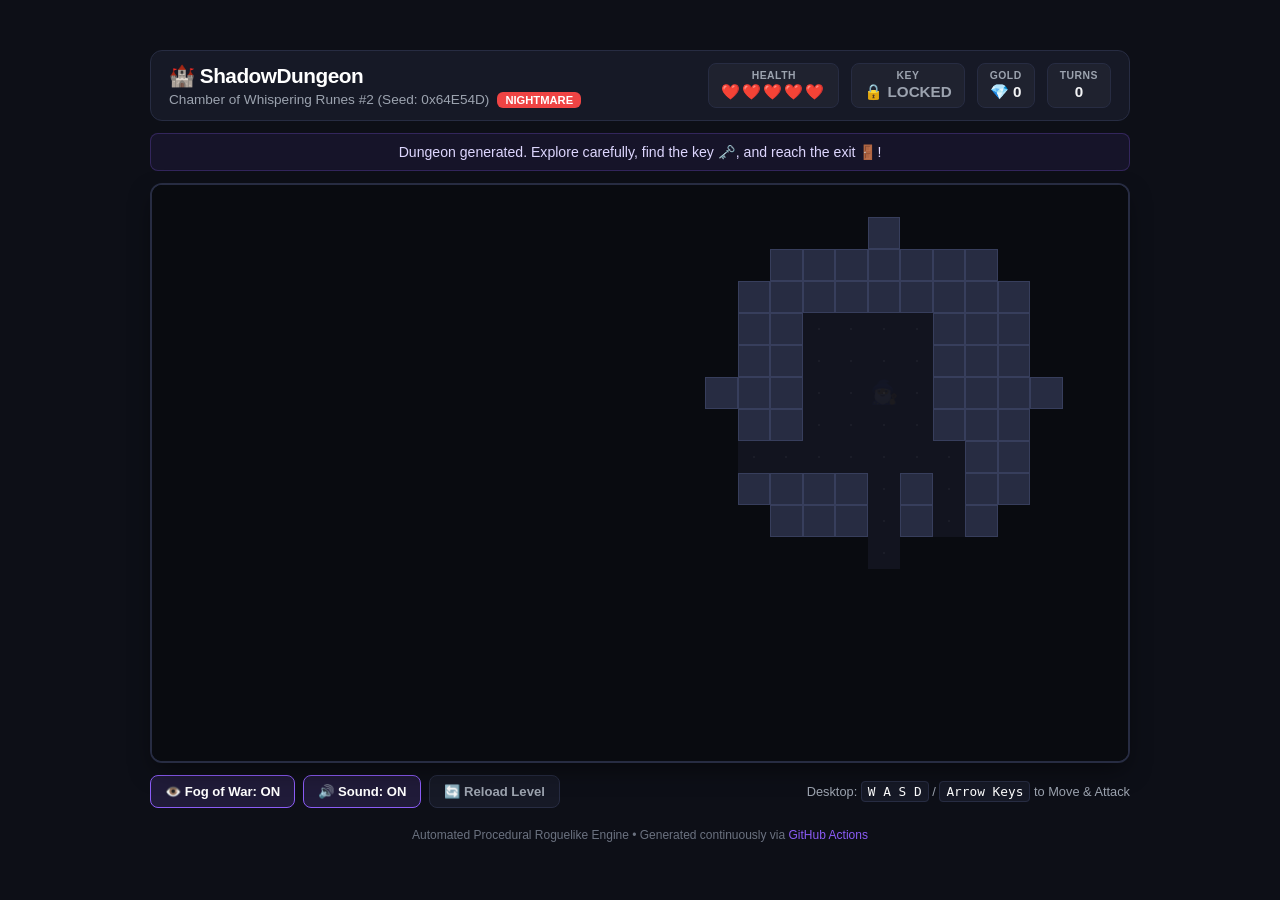
==== web/index.html @ 5b4f24ca "feat: launch procedural dungeon crawler web edition and continuous generator" ====
<!DOCTYPE html>
<html lang="en">
<head>
  <meta charset="UTF-8">
  <meta name="viewport" content="width=device-width, initial-scale=1.0, maximum-scale=1.0, user-scalable=no">
  <title>🏰 ShadowDungeon — Procedural Web Roguelike</title>
  <link rel="stylesheet" href="style.css">
  <link rel="icon" href="data:image/svg+xml,<svg xmlns=%22http://www.w3.org/2000/svg%22 viewBox=%220 0 100 100%22><text y=%22.9em%22 font-size=%2290%22>🏰</text></svg>">
</head>
<body>
  <div class="game-wrapper">
    <!-- Top HUD Header -->
    <header class="hud-header">
      <div class="hud-left">
        <h1 class="game-title">🏰 ShadowDungeon</h1>
        <div class="level-meta">
          <span id="level-title">Loading dungeon...</span>
          <span id="diff-badge" class="badge">HARD</span>
        </div>
      </div>
      <div class="hud-right">
        <div class="stat-box">
          <span class="stat-label">HEALTH</span>
          <span id="hp-display" class="stat-val hp-val">❤️❤️❤️❤️❤️</span>
        </div>
        <div class="stat-box">
          <span class="stat-label">KEY</span>
          <span id="key-display" class="stat-val">🔒 LOCKED</span>
        </div>
        <div class="stat-box">
          <span class="stat-label">GOLD</span>
          <span id="gold-display" class="stat-val">💎 0</span>
        </div>
        <div class="stat-box">
          <span class="stat-label">TURNS</span>
          <span id="turns-display" class="stat-val">0</span>
        </div>
      </div>
    </header>

    <!-- Combat & Action Log -->
    <div id="game-log" class="game-log">
      Dungeon entered. Explore the rooms, find the key 🗝️, and escape through the exit 🚪!
    </div>

    <!-- Main Canvas Viewport -->
    <div class="canvas-container">
      <canvas id="dungeonCanvas" width="960" height="576"></canvas>

      <!-- Overlay for Game Over & Victory -->
      <div id="overlay" class="overlay hidden">
        <div class="overlay-card">
          <h2 id="overlay-title">VICTORY!</h2>
          <p id="overlay-msg">You unlocked the exit door and escaped the dungeon!</p>
          <div class="overlay-stats">
            <p>Total Turns: <strong id="overlay-turns">0</strong></p>
            <p>Gold Looted: <strong id="overlay-gold">0</strong></p>
          </div>
          <button id="btn-restart" class="btn-action">Play Again</button>
        </div>
      </div>
    </div>

    <!-- Bottom Controls & Settings -->
    <div class="controls-toolbar">
      <div class="settings-group">
        <button id="btn-fog" class="btn-tool active">👁️ Fog of War: ON</button>
        <button id="btn-sound" class="btn-tool active">🔊 Sound: ON</button>
        <button id="btn-reload" class="btn-tool">🔄 Reload Level</button>
      </div>

      <div class="shortcuts-legend">
        <span>Desktop: <code>W A S D</code> / <code>Arrow Keys</code> to Move & Attack</span>
      </div>
    </div>

    <!-- Mobile Virtual Touch D-Pad -->
    <div class="mobile-dpad">
      <div class="dpad-row">
        <button class="dpad-btn" data-dir="up">⬆️</button>
      </div>
      <div class="dpad-row">
        <button class="dpad-btn" data-dir="left">⬅️</button>
        <button class="dpad-btn" data-dir="wait">🛡️</button>
        <button class="dpad-btn" data-dir="right">➡️</button>
      </div>
      <div class="dpad-row">
        <button class="dpad-btn" data-dir="down">⬇️</button>
      </div>
    </div>

    <!-- Footer -->
    <footer class="game-footer">
      <p>Automated Procedural Roguelike Engine • Generated continuously via <a href="https://github.com/abushaidislam/daily-dev-journal" target="_blank">GitHub Actions</a></p>
    </footer>
  </div>

  <script src="game.js"></script>
</body>
</html>
---- web/style.css ----
:root {
  --bg-primary: #0d0f17;
  --bg-card: #161926;
  --border-color: #272c42;
  --accent-purple: #8b5cf6;
  --accent-gold: #fbbf24;
  --accent-green: #10b981;
  --accent-red: #ef4444;
  --text-main: #f3f4f6;
  --text-muted: #9ca3af;
}

* {
  box-sizing: border-box;
  margin: 0;
  padding: 0;
  user-select: none;
  -webkit-user-select: none;
}

body {
  background-color: var(--bg-primary);
  color: var(--text-main);
  font-family: -apple-system, BlinkMacSystemFont, "Segoe UI", Roboto, Helvetica, Arial, sans-serif;
  display: flex;
  justify-content: center;
  align-items: center;
  min-height: 100vh;
  padding: 10px;
}

.game-wrapper {
  width: 100%;
  max-width: 980px;
  display: flex;
  flex-direction: column;
  gap: 12px;
}

/* Header HUD */
.hud-header {
  background: var(--bg-card);
  border: 1px solid var(--border-color);
  border-radius: 12px;
  padding: 12px 18px;
  display: flex;
  justify-content: space-between;
  align-items: center;
  flex-wrap: wrap;
  gap: 10px;
}

.game-title {
  font-size: 1.3rem;
  font-weight: 800;
  letter-spacing: -0.5px;
  color: #fff;
}

.level-meta {
  display: flex;
  align-items: center;
  gap: 8px;
  margin-top: 4px;
}

#level-title {
  font-size: 0.85rem;
  color: var(--text-muted);
}

.badge {
  font-size: 0.7rem;
  font-weight: 700;
  padding: 2px 8px;
  border-radius: 6px;
  text-transform: uppercase;
  background: var(--accent-red);
  color: #fff;
}
.badge.medium { background: var(--accent-gold); color: #000; }
.badge.hard { background: #f97316; color: #fff; }
.badge.nightmare { background: var(--accent-red); color: #fff; }

.hud-right {
  display: flex;
  gap: 12px;
  flex-wrap: wrap;
}

.stat-box {
  background: rgba(255, 255, 255, 0.04);
  border: 1px solid var(--border-color);
  padding: 6px 12px;
  border-radius: 8px;
  display: flex;
  flex-direction: column;
  align-items: center;
}

.stat-label {
  font-size: 0.65rem;
  font-weight: 700;
  color: var(--text-muted);
  letter-spacing: 0.5px;
}

.stat-val {
  font-size: 0.95rem;
  font-weight: 700;
  margin-top: 2px;
}

.hp-val {
  letter-spacing: 2px;
}

/* Game Log */
.game-log {
  background: rgba(139, 92, 246, 0.08);
  border: 1px solid rgba(139, 92, 246, 0.25);
  color: #ddd6fe;
  padding: 8px 16px;
  border-radius: 8px;
  font-size: 0.88rem;
  text-align: center;
  min-height: 38px;
  display: flex;
  align-items: center;
  justify-content: center;
  transition: all 0.2s ease;
}

/* Canvas Viewport */
.canvas-container {
  position: relative;
  width: 100%;
  aspect-ratio: 30 / 18;
  max-height: 580px;
  background: #000;
  border: 2px solid var(--border-color);
  border-radius: 12px;
  overflow: hidden;
  box-shadow: 0 10px 25px -5px rgba(0, 0, 0, 0.5);
}

canvas {
  width: 100%;
  height: 100%;
  display: block;
  image-rendering: pixelated;
}

/* Overlays */
.overlay {
  position: absolute;
  inset: 0;
  background: rgba(5, 7, 12, 0.85);
  backdrop-filter: blur(4px);
  display: flex;
  justify-content: center;
  align-items: center;
  z-index: 50;
  transition: opacity 0.3s ease;
}

.overlay.hidden {
  display: none;
}

.overlay-card {
  background: var(--bg-card);
  border: 2px solid var(--border-color);
  border-radius: 16px;
  padding: 30px;
  text-align: center;
  max-width: 400px;
  width: 90%;
  box-shadow: 0 20px 40px rgba(0, 0, 0, 0.6);
}

#overlay-title {
  font-size: 2rem;
  margin-bottom: 8px;
  font-weight: 900;
}

.victory #overlay-title { color: var(--accent-green); }
.gameover #overlay-title { color: var(--accent-red); }

#overlay-msg {
  color: var(--text-muted);
  font-size: 0.95rem;
  margin-bottom: 16px;
}

.overlay-stats {
  background: rgba(255, 255, 255, 0.05);
  padding: 10px;
  border-radius: 8px;
  margin-bottom: 20px;
  display: flex;
  justify-content: space-around;
  font-size: 0.9rem;
}

.btn-action {
  background: var(--accent-purple);
  color: #fff;
  border: none;
  padding: 12px 28px;
  font-size: 1rem;
  font-weight: 700;
  border-radius: 8px;
  cursor: pointer;
  transition: transform 0.1s, background 0.2s;
}

.btn-action:hover {
  background: #7c3aed;
  transform: scale(1.03);
}

/* Toolbar & Settings */
.controls-toolbar {
  display: flex;
  justify-content: space-between;
  align-items: center;
  flex-wrap: wrap;
  gap: 10px;
}

.settings-group {
  display: flex;
  gap: 8px;
}

.btn-tool {
  background: var(--bg-card);
  border: 1px solid var(--border-color);
  color: var(--text-muted);
  padding: 8px 14px;
  border-radius: 8px;
  font-size: 0.82rem;
  font-weight: 600;
  cursor: pointer;
  transition: all 0.15s ease;
}

.btn-tool:hover {
  color: #fff;
  border-color: var(--accent-purple);
}

.btn-tool.active {
  color: #fff;
  border-color: var(--accent-purple);
  background: rgba(139, 92, 246, 0.15);
}

.shortcuts-legend {
  font-size: 0.8rem;
  color: var(--text-muted);
}

.shortcuts-legend code {
  background: var(--bg-card);
  border: 1px solid var(--border-color);
  padding: 2px 6px;
  border-radius: 4px;
  color: #fff;
}

/* Mobile D-Pad */
.mobile-dpad {
  display: none;
  flex-direction: column;
  align-items: center;
  gap: 8px;
  margin: 10px auto;
}

.dpad-row {
  display: flex;
  gap: 8px;
}

.dpad-btn {
  width: 58px;
  height: 58px;
  border-radius: 12px;
  background: var(--bg-card);
  border: 2px solid var(--border-color);
  font-size: 1.5rem;
  display: flex;
  justify-content: center;
  align-items: center;
  cursor: pointer;
  touch-action: manipulation;
}

.dpad-btn:active {
  background: var(--accent-purple);
  border-color: #fff;
}

@media (max-width: 768px) {
  .mobile-dpad {
    display: flex;
  }
  .shortcuts-legend {
    display: none;
  }
}

/* Footer */
.game-footer {
  text-align: center;
  font-size: 0.75rem;
  color: #6b7280;
  padding: 8px 0;
}

.game-footer a {
  color: var(--accent-purple);
  text-decoration: none;
}
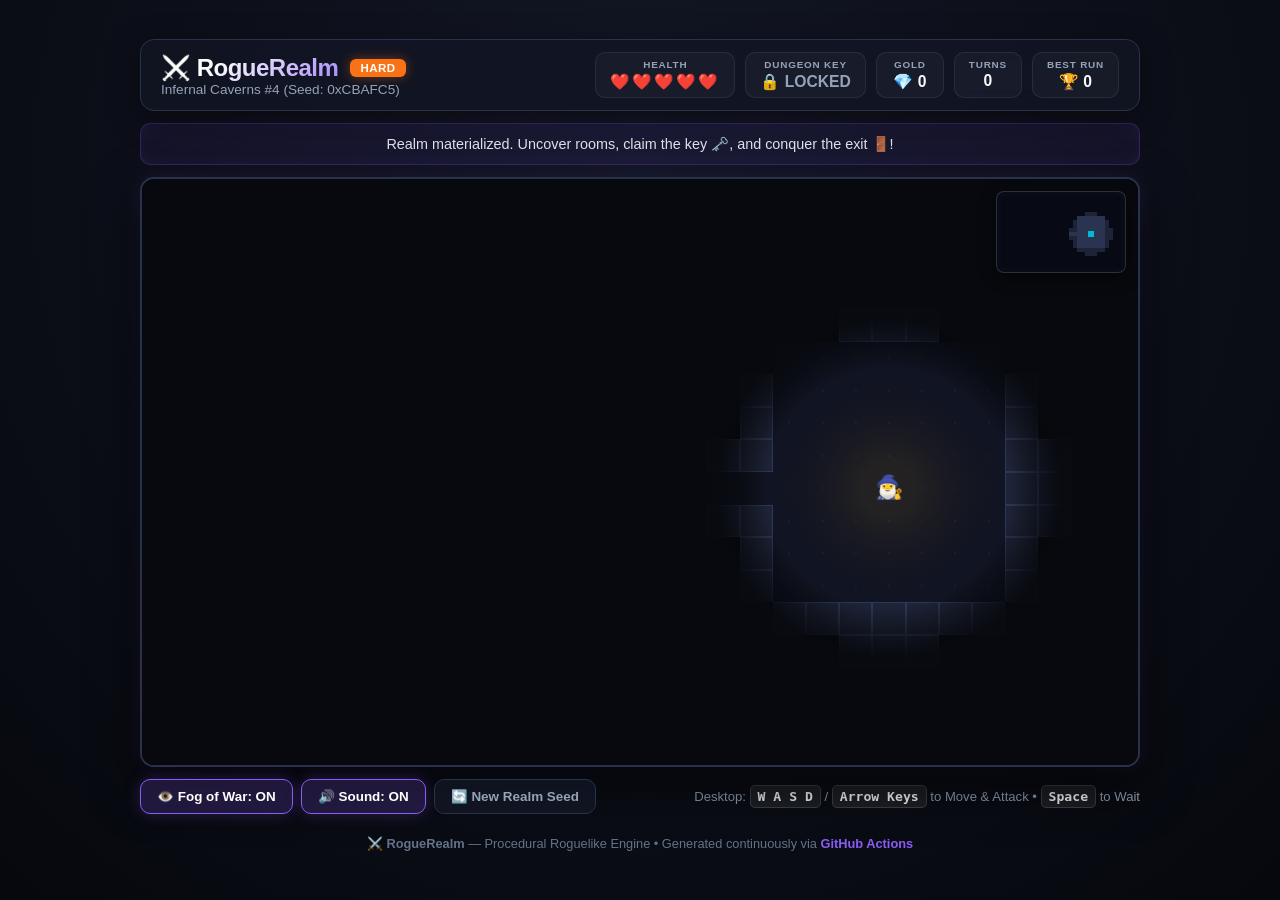
==== commit b3d75a6a: "feat: complete RogueRealm polished redesign with dynamic torchlight and particles" ====
--- a/web/index.html
+++ b/web/index.html
@@ -3,19 +3,21 @@
 <head>
   <meta charset="UTF-8">
   <meta name="viewport" content="width=device-width, initial-scale=1.0, maximum-scale=1.0, user-scalable=no">
-  <title>🏰 ShadowDungeon — Procedural Web Roguelike</title>
+  <title>⚔️ RogueRealm — Procedural Roguelike Web Edition</title>
   <link rel="stylesheet" href="style.css">
-  <link rel="icon" href="data:image/svg+xml,<svg xmlns=%22http://www.w3.org/2000/svg%22 viewBox=%220 0 100 100%22><text y=%22.9em%22 font-size=%2290%22>🏰</text></svg>">
+  <link rel="icon" href="data:image/svg+xml,<svg xmlns=%22http://www.w3.org/2000/svg%22 viewBox=%220 0 100 100%22><text y=%22.9em%22 font-size=%2290%22>⚔️</text></svg>">
 </head>
 <body>
   <div class="game-wrapper">
     <!-- Top HUD Header -->
     <header class="hud-header">
       <div class="hud-left">
-        <h1 class="game-title">🏰 ShadowDungeon</h1>
+        <div class="game-title-group">
+          <h1 class="game-title">⚔️ RogueRealm</h1>
+          <span id="diff-badge" class="badge">HARD</span>
+        </div>
         <div class="level-meta">
-          <span id="level-title">Loading dungeon...</span>
-          <span id="diff-badge" class="badge">HARD</span>
+          <span id="level-title">Generating procedural realm...</span>
         </div>
       </div>
       <div class="hud-right">
@@ -24,7 +26,7 @@
           <span id="hp-display" class="stat-val hp-val">❤️❤️❤️❤️❤️</span>
         </div>
         <div class="stat-box">
-          <span class="stat-label">KEY</span>
+          <span class="stat-label">DUNGEON KEY</span>
           <span id="key-display" class="stat-val">🔒 LOCKED</span>
         </div>
         <div class="stat-box">
@@ -35,28 +37,37 @@
           <span class="stat-label">TURNS</span>
           <span id="turns-display" class="stat-val">0</span>
         </div>
+        <div class="stat-box">
+          <span class="stat-label">BEST RUN</span>
+          <span id="best-score" class="stat-val">🏆 0</span>
+        </div>
       </div>
     </header>
 
     <!-- Combat & Action Log -->
     <div id="game-log" class="game-log">
-      Dungeon entered. Explore the rooms, find the key 🗝️, and escape through the exit 🚪!
+      Realm materialized. Uncover the rooms, slay monsters, claim the key 🗝️, and reach the exit gate 🚪!
     </div>
 
     <!-- Main Canvas Viewport -->
     <div class="canvas-container">
       <canvas id="dungeonCanvas" width="960" height="576"></canvas>
 
+      <!-- Mini-Map Radar -->
+      <div class="minimap-wrapper">
+        <canvas id="minimapCanvas" width="120" height="72"></canvas>
+      </div>
+
       <!-- Overlay for Game Over & Victory -->
       <div id="overlay" class="overlay hidden">
         <div class="overlay-card">
           <h2 id="overlay-title">VICTORY!</h2>
-          <p id="overlay-msg">You unlocked the exit door and escaped the dungeon!</p>
+          <p id="overlay-msg">You unlocked the exit gate and conquered this procedural realm!</p>
           <div class="overlay-stats">
-            <p>Total Turns: <strong id="overlay-turns">0</strong></p>
+            <p>Turns Taken: <strong id="overlay-turns">0</strong></p>
             <p>Gold Looted: <strong id="overlay-gold">0</strong></p>
           </div>
-          <button id="btn-restart" class="btn-action">Play Again</button>
+          <button id="btn-restart" class="btn-action">Descend to Next Realm</button>
         </div>
       </div>
     </div>
@@ -66,11 +77,11 @@
       <div class="settings-group">
         <button id="btn-fog" class="btn-tool active">👁️ Fog of War: ON</button>
         <button id="btn-sound" class="btn-tool active">🔊 Sound: ON</button>
-        <button id="btn-reload" class="btn-tool">🔄 Reload Level</button>
+        <button id="btn-reload" class="btn-tool">🔄 New Realm Seed</button>
       </div>
 
       <div class="shortcuts-legend">
-        <span>Desktop: <code>W A S D</code> / <code>Arrow Keys</code> to Move & Attack</span>
+        <span>Desktop: <code>W A S D</code> / <code>Arrow Keys</code> to Move & Attack • <code>Space</code> to Wait</span>
       </div>
     </div>
 
@@ -91,7 +102,7 @@
 
     <!-- Footer -->
     <footer class="game-footer">
-      <p>Automated Procedural Roguelike Engine • Generated continuously via <a href="https://github.com/abushaidislam/daily-dev-journal" target="_blank">GitHub Actions</a></p>
+      <p>⚔️ <strong>RogueRealm</strong> — Procedural Roguelike Engine • Generated continuously via <a href="https://github.com/abushaidislam/roguerealm" target="_blank">GitHub Actions</a></p>
     </footer>
   </div>
 
--- a/web/style.css
+++ b/web/style.css
@@ -1,13 +1,15 @@
 :root {
-  --bg-primary: #0d0f17;
-  --bg-card: #161926;
-  --border-color: #272c42;
+  --bg-primary: #07090e;
+  --bg-card: rgba(18, 22, 36, 0.85);
+  --border-color: #2a314d;
+  --border-glow: rgba(139, 92, 246, 0.4);
   --accent-purple: #8b5cf6;
   --accent-gold: #fbbf24;
   --accent-green: #10b981;
-  --accent-red: #ef4444;
-  --text-main: #f3f4f6;
-  --text-muted: #9ca3af;
+  --accent-red: #f43f5e;
+  --accent-cyan: #06b6d4;
+  --text-main: #f8fafc;
+  --text-muted: #94a3b8;
 }
 
 * {
@@ -19,95 +21,109 @@
 }
 
 body {
-  background-color: var(--bg-primary);
+  background: radial-gradient(circle at 50% 20%, #131726 0%, #06080d 100%);
   color: var(--text-main);
-  font-family: -apple-system, BlinkMacSystemFont, "Segoe UI", Roboto, Helvetica, Arial, sans-serif;
+  font-family: -apple-system, BlinkMacSystemFont, "Segoe UI", Roboto, "Inter", sans-serif;
   display: flex;
   justify-content: center;
   align-items: center;
   min-height: 100vh;
-  padding: 10px;
+  padding: 14px;
+  overflow-x: hidden;
 }
 
 .game-wrapper {
   width: 100%;
-  max-width: 980px;
+  max-width: 1000px;
   display: flex;
   flex-direction: column;
   gap: 12px;
 }
 
-/* Header HUD */
+/* Glassmorphism Header */
 .hud-header {
   background: var(--bg-card);
+  backdrop-filter: blur(12px);
   border: 1px solid var(--border-color);
-  border-radius: 12px;
-  padding: 12px 18px;
+  border-radius: 14px;
+  padding: 12px 20px;
   display: flex;
   justify-content: space-between;
   align-items: center;
   flex-wrap: wrap;
-  gap: 10px;
+  gap: 12px;
+  box-shadow: 0 8px 32px rgba(0, 0, 0, 0.4);
+}
+
+.game-title-group {
+  display: flex;
+  align-items: center;
+  gap: 12px;
 }
 
 .game-title {
-  font-size: 1.3rem;
-  font-weight: 800;
+  font-size: 1.5rem;
+  font-weight: 900;
   letter-spacing: -0.5px;
-  color: #fff;
+  background: linear-gradient(135deg, #fff 30%, #a78bfa 100%);
+  -webkit-background-clip: text;
+  -webkit-text-fill-color: transparent;
 }
 
 .level-meta {
   display: flex;
   align-items: center;
   gap: 8px;
-  margin-top: 4px;
 }
 
 #level-title {
   font-size: 0.85rem;
   color: var(--text-muted);
+  font-weight: 500;
 }
 
 .badge {
-  font-size: 0.7rem;
-  font-weight: 700;
-  padding: 2px 8px;
+  font-size: 0.72rem;
+  font-weight: 800;
+  padding: 3px 10px;
   border-radius: 6px;
+  letter-spacing: 0.5px;
   text-transform: uppercase;
   background: var(--accent-red);
   color: #fff;
-}
-.badge.medium { background: var(--accent-gold); color: #000; }
-.badge.hard { background: #f97316; color: #fff; }
-.badge.nightmare { background: var(--accent-red); color: #fff; }
+  box-shadow: 0 0 12px rgba(244, 63, 94, 0.4);
+}
+.badge.medium { background: var(--accent-gold); color: #000; box-shadow: 0 0 12px rgba(251, 191, 36, 0.4); }
+.badge.hard { background: #f97316; color: #fff; box-shadow: 0 0 12px rgba(249, 115, 22, 0.4); }
+.badge.nightmare { background: var(--accent-red); color: #fff; box-shadow: 0 0 14px rgba(244, 63, 94, 0.5); }
 
 .hud-right {
   display: flex;
-  gap: 12px;
+  gap: 10px;
   flex-wrap: wrap;
 }
 
 .stat-box {
-  background: rgba(255, 255, 255, 0.04);
-  border: 1px solid var(--border-color);
-  padding: 6px 12px;
-  border-radius: 8px;
+  background: rgba(255, 255, 255, 0.03);
+  border: 1px solid rgba(255, 255, 255, 0.08);
+  padding: 6px 14px;
+  border-radius: 10px;
   display: flex;
   flex-direction: column;
   align-items: center;
+  min-width: 68px;
 }
 
 .stat-label {
-  font-size: 0.65rem;
-  font-weight: 700;
-  color: var(--text-muted);
-  letter-spacing: 0.5px;
+  font-size: 0.62rem;
+  font-weight: 800;
+  color: var(--text-muted);
+  letter-spacing: 0.8px;
 }
 
 .stat-val {
-  font-size: 0.95rem;
-  font-weight: 700;
+  font-size: 0.98rem;
+  font-weight: 800;
   margin-top: 2px;
 }
 
@@ -115,20 +131,20 @@
   letter-spacing: 2px;
 }
 
-/* Game Log */
+/* Combat & Status Log */
 .game-log {
   background: rgba(139, 92, 246, 0.08);
   border: 1px solid rgba(139, 92, 246, 0.25);
-  color: #ddd6fe;
-  padding: 8px 16px;
-  border-radius: 8px;
-  font-size: 0.88rem;
+  color: #e2e8f0;
+  padding: 10px 18px;
+  border-radius: 10px;
+  font-size: 0.9rem;
   text-align: center;
-  min-height: 38px;
+  min-height: 42px;
   display: flex;
   align-items: center;
   justify-content: center;
-  transition: all 0.2s ease;
+  box-shadow: inset 0 0 20px rgba(139, 92, 246, 0.05);
 }
 
 /* Canvas Viewport */
@@ -136,12 +152,12 @@
   position: relative;
   width: 100%;
   aspect-ratio: 30 / 18;
-  max-height: 580px;
+  max-height: 590px;
   background: #000;
   border: 2px solid var(--border-color);
-  border-radius: 12px;
+  border-radius: 14px;
   overflow: hidden;
-  box-shadow: 0 10px 25px -5px rgba(0, 0, 0, 0.5);
+  box-shadow: 0 20px 50px rgba(0, 0, 0, 0.7), 0 0 20px rgba(139, 92, 246, 0.15);
 }
 
 canvas {
@@ -151,17 +167,41 @@
   image-rendering: pixelated;
 }
 
+/* Mini-Map Radar */
+.minimap-wrapper {
+  position: absolute;
+  top: 12px;
+  right: 12px;
+  background: rgba(10, 14, 26, 0.85);
+  border: 1px solid rgba(255, 255, 255, 0.15);
+  border-radius: 8px;
+  padding: 4px;
+  backdrop-filter: blur(6px);
+  z-index: 20;
+  box-shadow: 0 4px 15px rgba(0, 0, 0, 0.5);
+}
+
+#minimapCanvas {
+  display: block;
+  border-radius: 4px;
+}
+
 /* Overlays */
 .overlay {
   position: absolute;
   inset: 0;
-  background: rgba(5, 7, 12, 0.85);
-  backdrop-filter: blur(4px);
+  background: rgba(4, 6, 12, 0.88);
+  backdrop-filter: blur(8px);
   display: flex;
   justify-content: center;
   align-items: center;
   z-index: 50;
-  transition: opacity 0.3s ease;
+  animation: fadeIn 0.25s ease;
+}
+
+@keyframes fadeIn {
+  from { opacity: 0; }
+  to { opacity: 1; }
 }
 
 .overlay.hidden {
@@ -169,56 +209,67 @@
 }
 
 .overlay-card {
-  background: var(--bg-card);
+  background: #111422;
   border: 2px solid var(--border-color);
-  border-radius: 16px;
-  padding: 30px;
+  border-radius: 18px;
+  padding: 34px 28px;
   text-align: center;
-  max-width: 400px;
+  max-width: 440px;
   width: 90%;
-  box-shadow: 0 20px 40px rgba(0, 0, 0, 0.6);
+  box-shadow: 0 25px 60px rgba(0, 0, 0, 0.8);
 }
 
 #overlay-title {
-  font-size: 2rem;
+  font-size: 2.2rem;
   margin-bottom: 8px;
   font-weight: 900;
-}
-
-.victory #overlay-title { color: var(--accent-green); }
-.gameover #overlay-title { color: var(--accent-red); }
+  letter-spacing: -0.5px;
+}
+
+.victory #overlay-title {
+  color: var(--accent-green);
+  text-shadow: 0 0 20px rgba(16, 185, 129, 0.5);
+}
+
+.gameover #overlay-title {
+  color: var(--accent-red);
+  text-shadow: 0 0 20px rgba(244, 63, 94, 0.5);
+}
 
 #overlay-msg {
   color: var(--text-muted);
+  font-size: 0.96rem;
+  margin-bottom: 20px;
+  line-height: 1.5;
+}
+
+.overlay-stats {
+  background: rgba(255, 255, 255, 0.04);
+  border: 1px solid rgba(255, 255, 255, 0.08);
+  padding: 14px;
+  border-radius: 10px;
+  margin-bottom: 22px;
+  display: flex;
+  justify-content: space-around;
   font-size: 0.95rem;
-  margin-bottom: 16px;
-}
-
-.overlay-stats {
-  background: rgba(255, 255, 255, 0.05);
-  padding: 10px;
-  border-radius: 8px;
-  margin-bottom: 20px;
-  display: flex;
-  justify-content: space-around;
-  font-size: 0.9rem;
 }
 
 .btn-action {
-  background: var(--accent-purple);
+  background: linear-gradient(135deg, #8b5cf6, #6366f1);
   color: #fff;
   border: none;
-  padding: 12px 28px;
-  font-size: 1rem;
-  font-weight: 700;
-  border-radius: 8px;
+  padding: 14px 34px;
+  font-size: 1.05rem;
+  font-weight: 800;
+  border-radius: 10px;
   cursor: pointer;
-  transition: transform 0.1s, background 0.2s;
+  box-shadow: 0 4px 20px rgba(139, 92, 246, 0.4);
+  transition: all 0.2s ease;
 }
 
 .btn-action:hover {
-  background: #7c3aed;
-  transform: scale(1.03);
+  transform: translateY(-2px) scale(1.02);
+  box-shadow: 0 8px 25px rgba(139, 92, 246, 0.6);
 }
 
 /* Toolbar & Settings */
@@ -239,36 +290,40 @@
   background: var(--bg-card);
   border: 1px solid var(--border-color);
   color: var(--text-muted);
-  padding: 8px 14px;
-  border-radius: 8px;
+  padding: 9px 16px;
+  border-radius: 10px;
+  font-size: 0.84rem;
+  font-weight: 700;
+  cursor: pointer;
+  transition: all 0.2s ease;
+  backdrop-filter: blur(6px);
+}
+
+.btn-tool:hover {
+  color: #fff;
+  border-color: var(--accent-purple);
+  background: rgba(139, 92, 246, 0.1);
+}
+
+.btn-tool.active {
+  color: #fff;
+  border-color: var(--accent-purple);
+  background: rgba(139, 92, 246, 0.2);
+  box-shadow: 0 0 15px rgba(139, 92, 246, 0.25);
+}
+
+.shortcuts-legend {
   font-size: 0.82rem;
-  font-weight: 600;
-  cursor: pointer;
-  transition: all 0.15s ease;
-}
-
-.btn-tool:hover {
-  color: #fff;
-  border-color: var(--accent-purple);
-}
-
-.btn-tool.active {
-  color: #fff;
-  border-color: var(--accent-purple);
-  background: rgba(139, 92, 246, 0.15);
-}
-
-.shortcuts-legend {
-  font-size: 0.8rem;
   color: var(--text-muted);
 }
 
 .shortcuts-legend code {
-  background: var(--bg-card);
-  border: 1px solid var(--border-color);
-  padding: 2px 6px;
-  border-radius: 4px;
-  color: #fff;
+  background: rgba(255, 255, 255, 0.08);
+  border: 1px solid rgba(255, 255, 255, 0.15);
+  padding: 3px 7px;
+  border-radius: 5px;
+  color: #fff;
+  font-weight: 700;
 }
 
 /* Mobile D-Pad */
@@ -276,32 +331,35 @@
   display: none;
   flex-direction: column;
   align-items: center;
-  gap: 8px;
-  margin: 10px auto;
+  gap: 10px;
+  margin: 12px auto;
 }
 
 .dpad-row {
   display: flex;
-  gap: 8px;
+  gap: 10px;
 }
 
 .dpad-btn {
-  width: 58px;
-  height: 58px;
-  border-radius: 12px;
+  width: 62px;
+  height: 62px;
+  border-radius: 14px;
   background: var(--bg-card);
   border: 2px solid var(--border-color);
-  font-size: 1.5rem;
+  font-size: 1.6rem;
   display: flex;
   justify-content: center;
   align-items: center;
   cursor: pointer;
   touch-action: manipulation;
+  color: #fff;
+  box-shadow: 0 4px 12px rgba(0, 0, 0, 0.4);
 }
 
 .dpad-btn:active {
   background: var(--accent-purple);
   border-color: #fff;
+  transform: scale(0.95);
 }
 
 @media (max-width: 768px) {
@@ -311,17 +369,25 @@
   .shortcuts-legend {
     display: none;
   }
+  .minimap-wrapper {
+    display: none;
+  }
 }
 
 /* Footer */
 .game-footer {
   text-align: center;
-  font-size: 0.75rem;
-  color: #6b7280;
-  padding: 8px 0;
+  font-size: 0.8rem;
+  color: #64748b;
+  padding: 10px 0;
 }
 
 .game-footer a {
   color: var(--accent-purple);
   text-decoration: none;
-}
+  font-weight: 600;
+}
+
+.game-footer a:hover {
+  text-decoration: underline;
+}
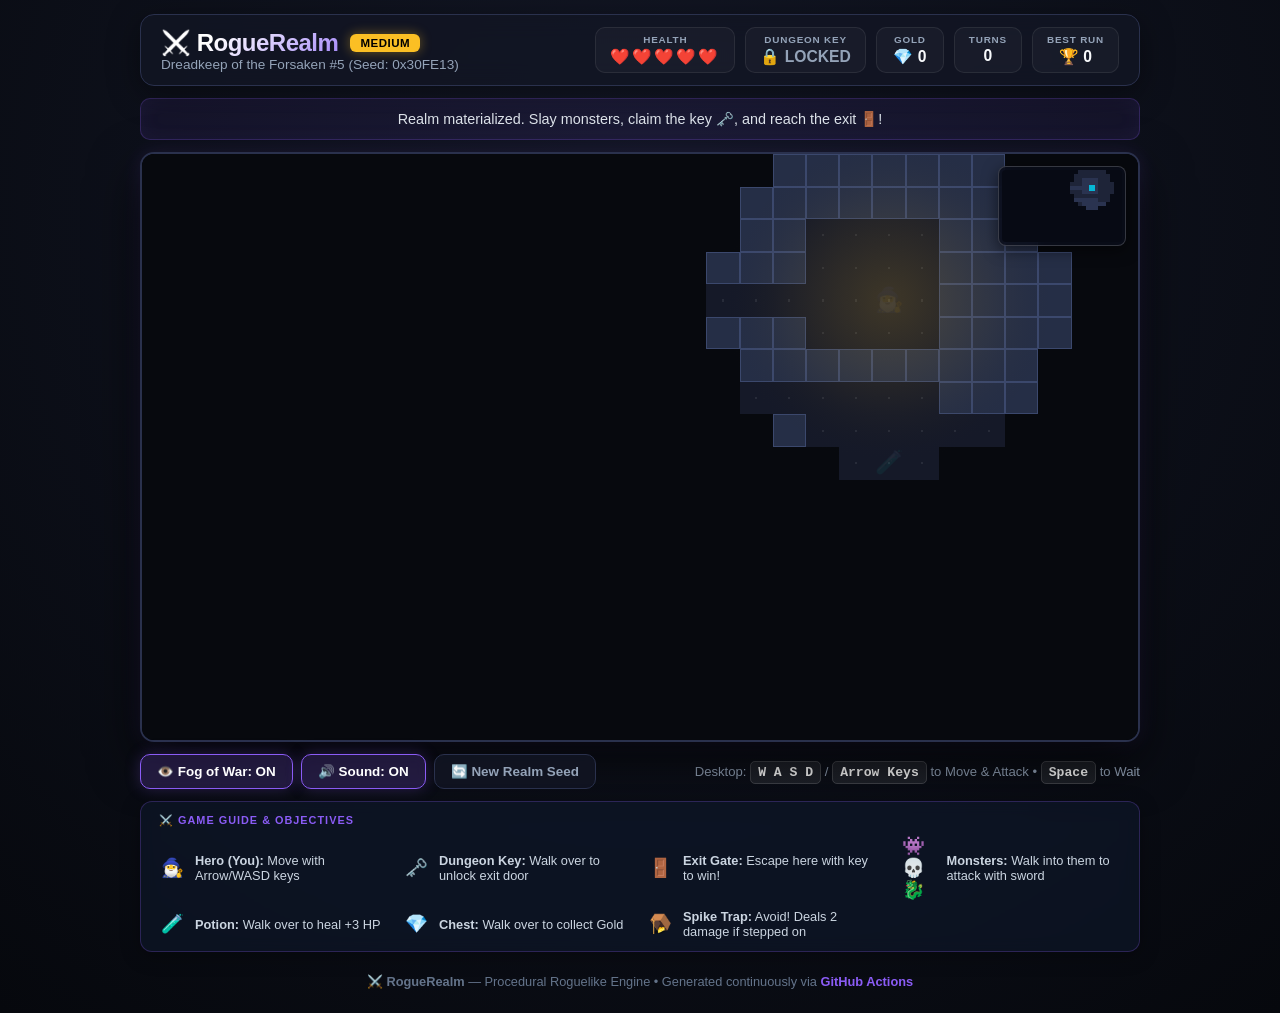
==== commit 2aad62f8: "fix(logic): separate static entities from monsters so traps and items do not move, update trap icon " ====
--- a/web/index.html
+++ b/web/index.html
@@ -85,6 +85,20 @@
       </div>
     </div>
 
+    <!-- Game Rules & Legend -->
+    <div class="legend-panel">
+      <div class="legend-badge">⚔️ GAME GUIDE & OBJECTIVES</div>
+      <div class="legend-grid">
+        <div class="legend-item"><span class="legend-icon">🧙‍♂️</span><div><strong>Hero (You):</strong> Move with Arrow/WASD keys</div></div>
+        <div class="legend-item"><span class="legend-icon">🗝️</span><div><strong>Dungeon Key:</strong> Walk over to unlock exit door</div></div>
+        <div class="legend-item"><span class="legend-icon">🚪</span><div><strong>Exit Gate:</strong> Escape here with key to win!</div></div>
+        <div class="legend-item"><span class="legend-icon">👾💀🐉</span><div><strong>Monsters:</strong> Walk into them to attack with sword</div></div>
+        <div class="legend-item"><span class="legend-icon">🧪</span><div><strong>Potion:</strong> Walk over to heal +3 HP</div></div>
+        <div class="legend-item"><span class="legend-icon">💎</span><div><strong>Chest:</strong> Walk over to collect Gold</div></div>
+        <div class="legend-item"><span class="legend-icon">🪤</span><div><strong>Spike Trap:</strong> Avoid! Deals 2 damage if stepped on</div></div>
+      </div>
+    </div>
+
     <!-- Mobile Virtual Touch D-Pad -->
     <div class="mobile-dpad">
       <div class="dpad-row">
--- a/web/style.css
+++ b/web/style.css
@@ -160,7 +160,7 @@
   box-shadow: 0 20px 50px rgba(0, 0, 0, 0.7), 0 0 20px rgba(139, 92, 246, 0.15);
 }
 
-canvas {
+#dungeonCanvas {
   width: 100%;
   height: 100%;
   display: block;
@@ -172,18 +172,26 @@
   position: absolute;
   top: 12px;
   right: 12px;
+  width: 128px;
+  height: 80px;
   background: rgba(10, 14, 26, 0.85);
-  border: 1px solid rgba(255, 255, 255, 0.15);
+  border: 1px solid rgba(255, 255, 255, 0.18);
   border-radius: 8px;
   padding: 4px;
   backdrop-filter: blur(6px);
   z-index: 20;
   box-shadow: 0 4px 15px rgba(0, 0, 0, 0.5);
+  display: flex;
+  align-items: center;
+  justify-content: center;
 }
 
 #minimapCanvas {
+  width: 120px;
+  height: 72px;
   display: block;
   border-radius: 4px;
+  image-rendering: pixelated;
 }
 
 /* Overlays */
@@ -374,6 +382,45 @@
   }
 }
 
+/* Legend / How to play */
+.legend-panel {
+  background: rgba(15, 23, 42, 0.65);
+  border: 1px solid rgba(139, 92, 246, 0.25);
+  border-radius: 12px;
+  padding: 12px 18px;
+  backdrop-filter: blur(8px);
+  box-shadow: 0 4px 20px rgba(0, 0, 0, 0.3);
+}
+
+.legend-badge {
+  font-size: 0.68rem;
+  font-weight: 800;
+  letter-spacing: 1px;
+  color: var(--accent-purple);
+  margin-bottom: 8px;
+  text-transform: uppercase;
+}
+
+.legend-grid {
+  display: grid;
+  grid-template-columns: repeat(auto-fit, minmax(200px, 1fr));
+  gap: 8px 14px;
+}
+
+.legend-item {
+  display: flex;
+  align-items: center;
+  gap: 10px;
+  font-size: 0.8rem;
+  color: #cbd5e1;
+}
+
+.legend-icon {
+  font-size: 1.15rem;
+  min-width: 26px;
+  text-align: center;
+}
+
 /* Footer */
 .game-footer {
   text-align: center;
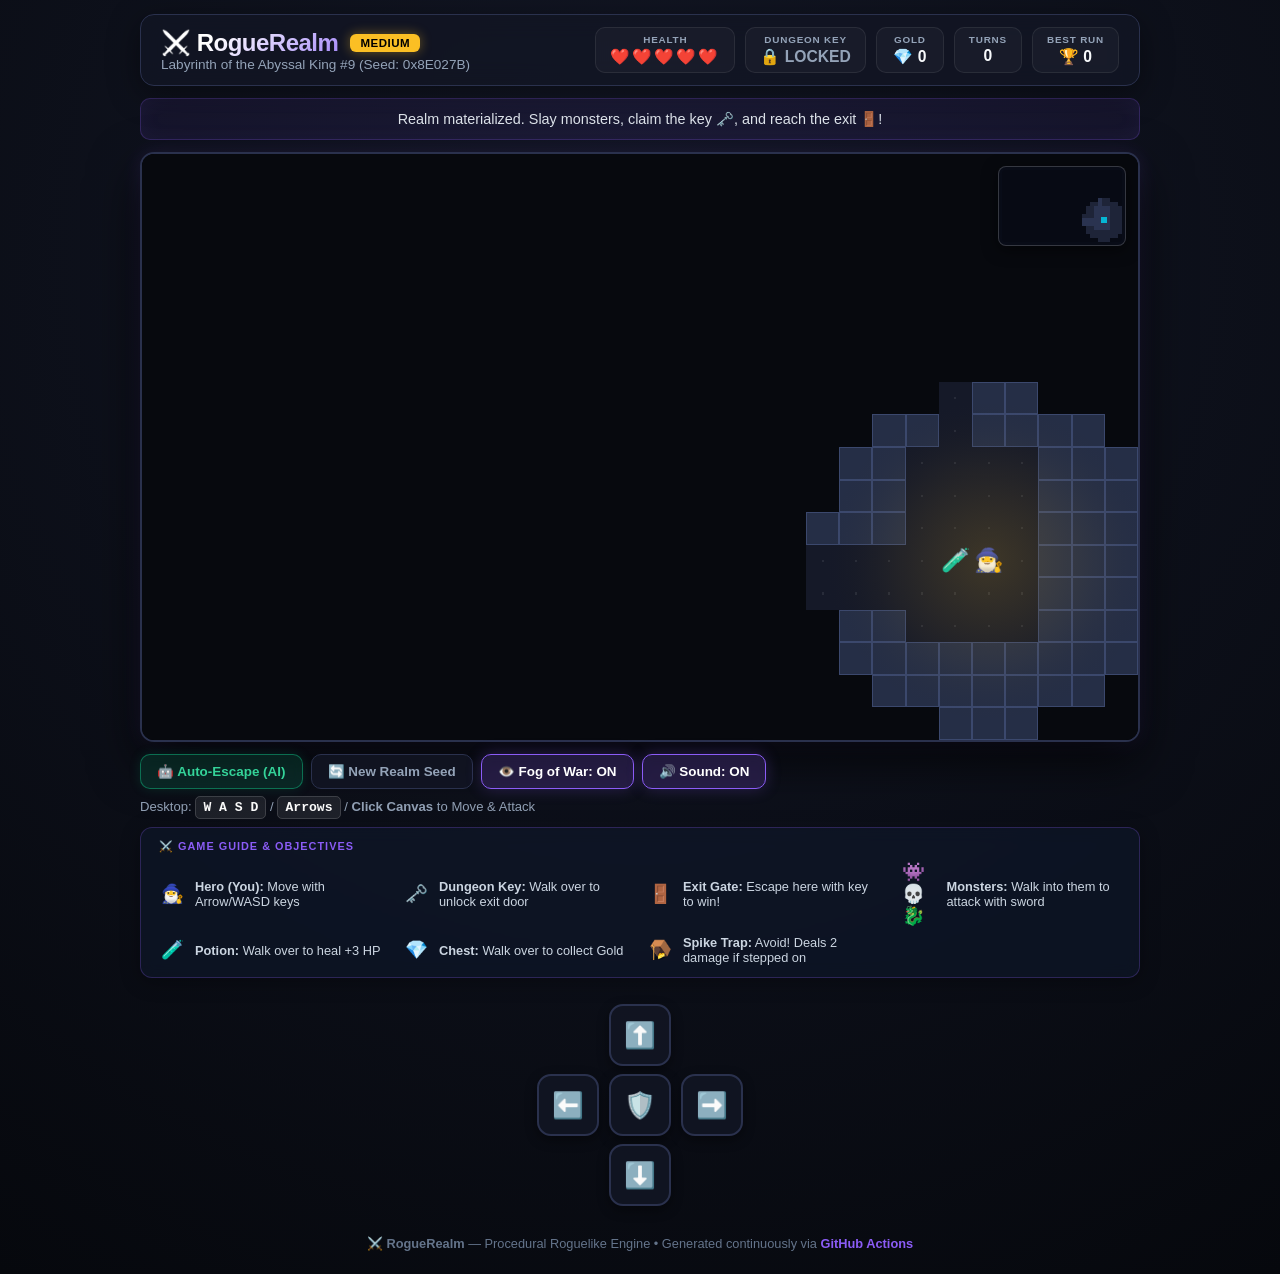
==== commit c3df6544: "fix(balance): restore strict 5 HP, implement fair tactical AI solver with wizard staff zap" ====
--- a/web/index.html
+++ b/web/index.html
@@ -75,13 +75,14 @@
     <!-- Bottom Controls & Settings -->
     <div class="controls-toolbar">
       <div class="settings-group">
+        <button id="btn-auto" class="btn-tool ai-tool">🤖 Auto-Escape (AI)</button>
+        <button id="btn-reload" class="btn-tool">🔄 New Realm Seed</button>
         <button id="btn-fog" class="btn-tool active">👁️ Fog of War: ON</button>
         <button id="btn-sound" class="btn-tool active">🔊 Sound: ON</button>
-        <button id="btn-reload" class="btn-tool">🔄 New Realm Seed</button>
       </div>
 
       <div class="shortcuts-legend">
-        <span>Desktop: <code>W A S D</code> / <code>Arrow Keys</code> to Move & Attack • <code>Space</code> to Wait</span>
+        <span>Desktop: <code>W A S D</code> / <code>Arrows</code> / <strong>Click Canvas</strong> to Move & Attack</span>
       </div>
     </div>
 
--- a/web/style.css
+++ b/web/style.css
@@ -334,13 +334,31 @@
   font-weight: 700;
 }
 
-/* Mobile D-Pad */
+.btn-tool.ai-tool {
+  background: rgba(16, 185, 129, 0.15);
+  border-color: rgba(16, 185, 129, 0.5);
+  color: #34d399;
+  font-weight: 700;
+  box-shadow: 0 0 12px rgba(16, 185, 129, 0.15);
+}
+.btn-tool.ai-tool:hover {
+  background: rgba(16, 185, 129, 0.28);
+  border-color: #10b981;
+}
+.btn-tool.ai-tool.active {
+  background: #10b981;
+  color: #052e16;
+  border-color: #34d399;
+  box-shadow: 0 0 15px rgba(16, 185, 129, 0.4);
+}
+
+/* On-Screen Touch / Click D-Pad */
 .mobile-dpad {
-  display: none;
+  display: flex;
   flex-direction: column;
   align-items: center;
-  gap: 10px;
-  margin: 12px auto;
+  gap: 8px;
+  margin: 14px auto 8px auto;
 }
 
 .dpad-row {
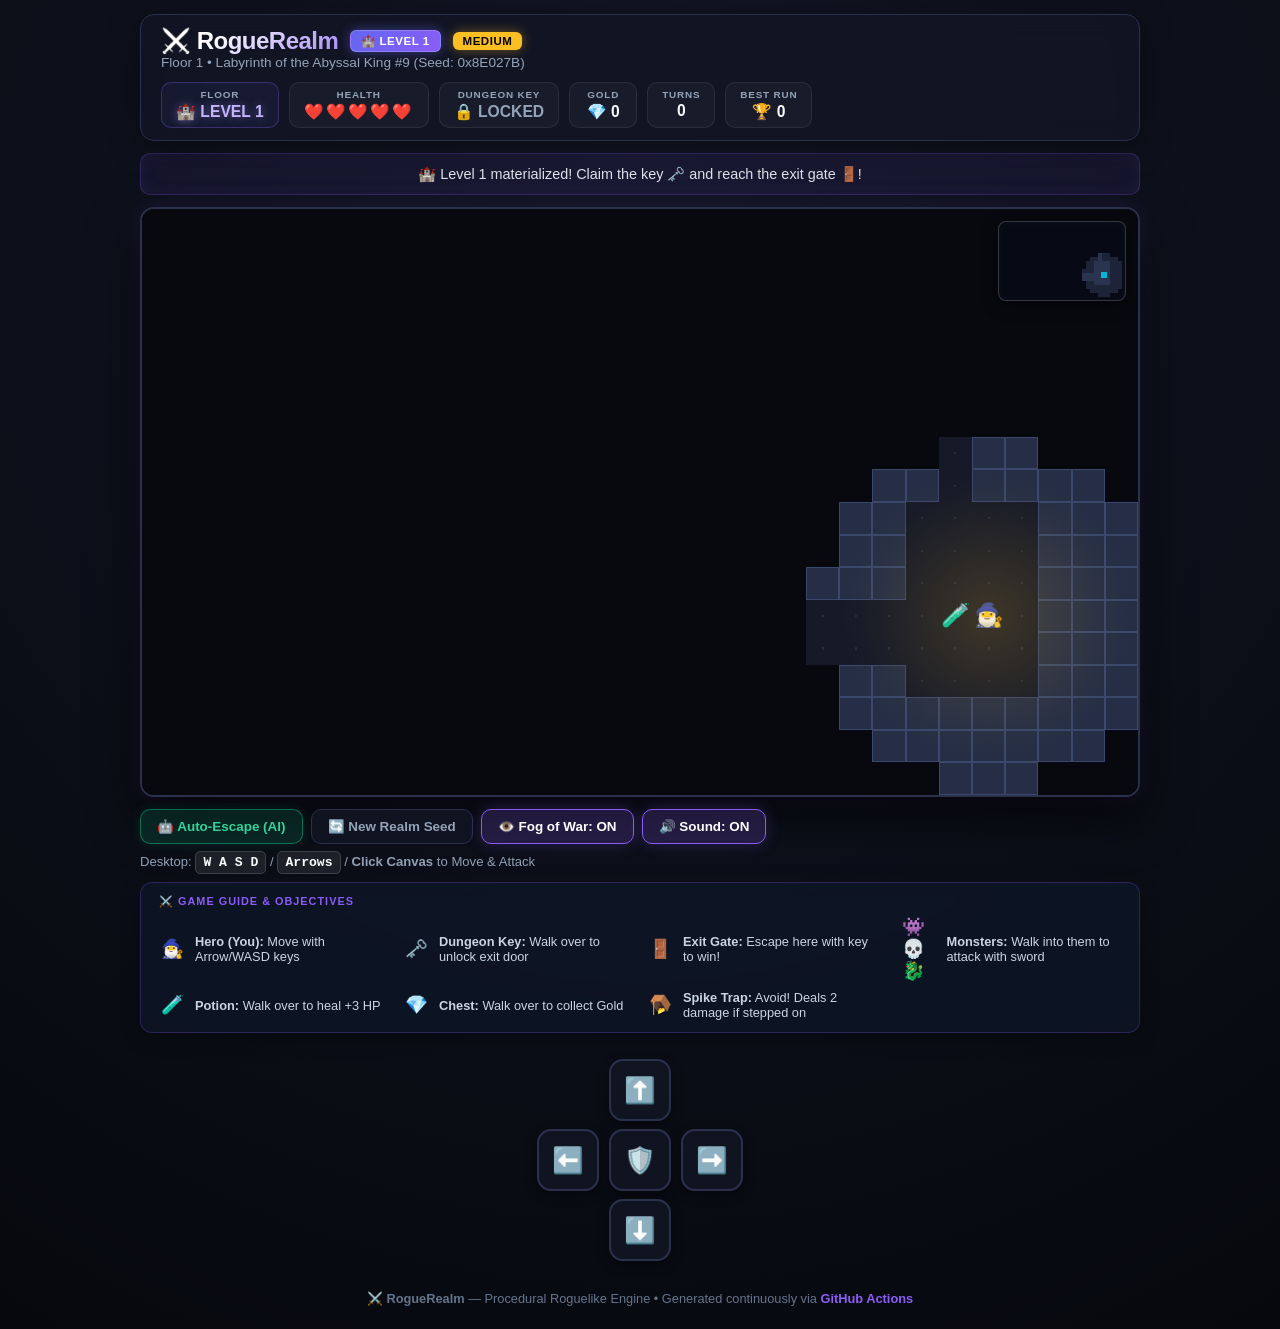
==== commit ca05f8ad: "feat(progression): add multi-floor progression, level counters, and seamless descent mechanics" ====
--- a/web/index.html
+++ b/web/index.html
@@ -14,6 +14,7 @@
       <div class="hud-left">
         <div class="game-title-group">
           <h1 class="game-title">⚔️ RogueRealm</h1>
+          <span id="floor-badge" class="badge floor-badge">🏰 LEVEL 1</span>
           <span id="diff-badge" class="badge">HARD</span>
         </div>
         <div class="level-meta">
@@ -21,6 +22,10 @@
         </div>
       </div>
       <div class="hud-right">
+        <div class="stat-box floor-stat-box">
+          <span class="stat-label">FLOOR</span>
+          <span id="floor-display" class="stat-val floor-val">🏰 LEVEL 1</span>
+        </div>
         <div class="stat-box">
           <span class="stat-label">HEALTH</span>
           <span id="hp-display" class="stat-val hp-val">❤️❤️❤️❤️❤️</span>
--- a/web/style.css
+++ b/web/style.css
@@ -96,6 +96,25 @@
 .badge.medium { background: var(--accent-gold); color: #000; box-shadow: 0 0 12px rgba(251, 191, 36, 0.4); }
 .badge.hard { background: #f97316; color: #fff; box-shadow: 0 0 12px rgba(249, 115, 22, 0.4); }
 .badge.nightmare { background: var(--accent-red); color: #fff; box-shadow: 0 0 14px rgba(244, 63, 94, 0.5); }
+.badge.inferno { background: #dc2626; color: #fff; box-shadow: 0 0 16px rgba(220, 38, 38, 0.7); }
+.badge.floor-badge {
+  background: linear-gradient(135deg, #6366f1, #8b5cf6);
+  color: #fff;
+  box-shadow: 0 0 12px rgba(99, 102, 241, 0.5);
+  font-weight: 800;
+  border: 1px solid rgba(255, 255, 255, 0.2);
+}
+
+.stat-box.floor-stat-box {
+  background: rgba(99, 102, 241, 0.08);
+  border-color: rgba(139, 92, 246, 0.3);
+}
+
+.stat-val.floor-val {
+  color: #c4b5fd;
+  font-weight: 800;
+  text-shadow: 0 0 8px rgba(167, 139, 250, 0.5);
+}
 
 .hud-right {
   display: flex;
